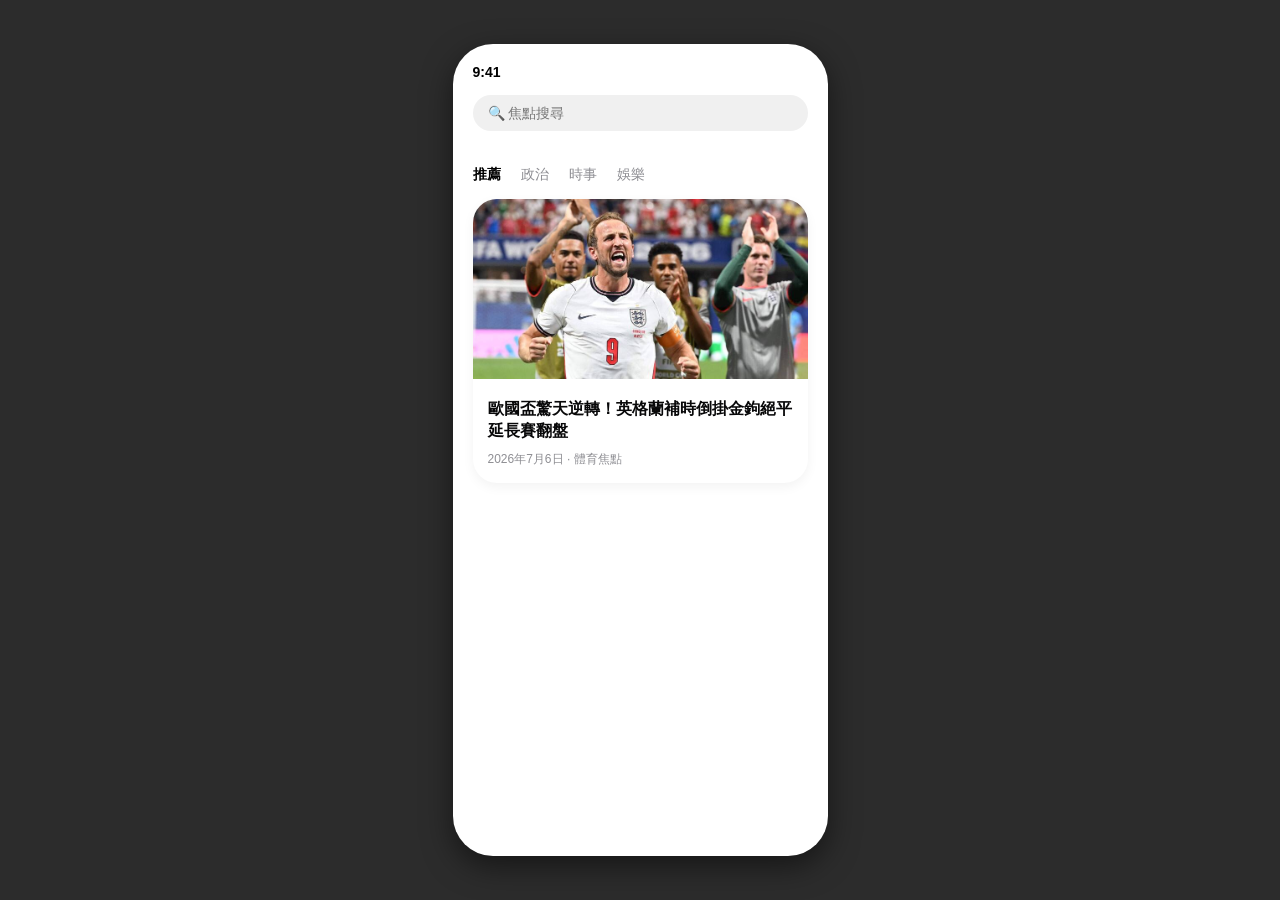
==== index.html @ 2a8fcd8d "{AI USE} 詢問ai：接下來要做什麼 ai建議：將分類欄位美化，並將主要圖片和標題放上 我的行動：將會用到的圖片放進資料夾以便之後取用，並解決因順序問題造成的嫑提看不見問題" ====
<!DOCTYPE html>
<html lang="zh-TW">
<head>
    <meta charset="UTF-8">
    <title>我的新聞App</title>
    <!-- 這行程式碼是用來把你的 CSS 樣式表跟這個網頁串連起來 -->
    <link rel="stylesheet" href="style.css">
</head>
<body>

    <!-- 1. 手機外框大箱子 -->
    <div class="phone-container">
        
        <!-- 2. 頂部狀態列 -->
        <div class="status-bar">
            <span>9:41</span>
        </div>

        <!-- 3. 焦點搜尋欄（內建輸入框） -->
        <div class="search-section">
            <input type="text" placeholder="🔍 焦點搜尋">
        </div>

        <!-- 4. 分類標籤區 -->
        <div class="category-tabs">
            <span class="active">推薦</span>
            <span>政治</span>
            <span>時事</span>
            <span>娛樂</span>
        </div>

        <!-- 5. 灰色新聞大矩形框（今天的主要挑戰目標！） -->
        <div class="main-news-box">
    
    <img class="news-img" src="phpuJLC46.jpg" alt="新聞圖片">
    
    <div class="news-info">
        <h3 class="news-title">歐國盃驚天逆轉！英格蘭補時倒掛金鉤絕平延長賽翻盤</h3>
        <p class="news-date">2026年7月6日 · 體育焦點</p>
    </div>

</div>

    </div>

</body>
</html>
---- style.css ----
/* 讓網頁的基本邊距歸零，比較好排版 */
* {
    margin: 0;
    padding: 0;
    box-sizing: border-box;
    font-family: -apple-system, BlinkMacSystemFont, "Segoe UI", Roboto, sans-serif;
}

/* 把背景底色變成深灰色，模擬你平板上的 Figma 工作區 */
body {
    background-color: #2c2c2c;
    display: flex;
    justify-content: center;
    align-items: center;
    min-height: 100vh;
}

/* 1. 手機外框：模擬一台白色的 iPhone 畫面 */
.phone-container {
    width: 375px;
    height: 812px;
    background-color: #ffffff;
    border-radius: 40px; /* 還記得 7/2 的倒角嗎？網頁也是這樣調！ */
    box-shadow: 0px 10px 30px rgba(0,0,0,0.5);
    padding: 20px;
    position: relative;
    overflow: hidden;
}

/* 2. 頂部狀態列 */
.status-bar {
    font-weight: bold;
    font-size: 14px;
    margin-bottom: 15px;
}

/* 3. 焦點搜尋欄的樣式 */
.search-section input {
    width: 100%;
    padding: 10px 15px;
    background-color: #f0f0f0;
    border: none;
    border-radius: 20px; /* 完美的圓角搜尋框 */
    font-size: 14px;
    outline: none;
    margin-bottom: 20px;
}

/* 4. 灰色新聞大矩形框：今天最振奮人心的部分！ */


/* 1. 讓整排標籤有上下間距，並且彼此拉開距離 */
.category-tabs {
    display: flex;
    gap: 20px;            /* 讓每個標籤中間空出 20px 的美妙距離 */
    margin-top: 15px;
    margin-bottom: 15px;
}

/* 2. 預設讓沒被選中的標籤字體變淡灰色，模擬原生 App 質感 */
.category-tabs span {
    font-size: 14px;
    color: #8e8e93;       /* iOS 經典的灰色 */
    font-weight: 500;
    cursor: pointer;
}

/* 3. 當標籤有 active 這個名字時，字體變黑、變粗 */
.category-tabs span.active {
    color: #000000;       /* 變成顯眼的黑色 */
    font-weight: bold;    /* 字體變粗 */
}

/* 1. 修改原本的大箱子：把原本的 background-color 刪掉，因為現在有圖片了 */
/* 找到你程式碼最底下的這段，修改 background-color */
.main-news-box {
    width: 100%;
    background-color: #ffffff; /* 👈 改成白色！讓卡片本身變白色底 */
    border-radius: 24px;
    margin-top: 15px;
    overflow: hidden; 
    box-shadow: 0px 4px 12px rgba(0,0,0,0.05); 
}

/* 2. 控制新聞圖片：寬度百分之百填滿，高度固定 */
.news-img {
    width: 100%;
    height: 180px;
    object-fit: cover; /* 🌟這行是魔法！它會讓圖片自動裁切去適應框框，不會被壓扁或拉長 */
}

/* 3. 新聞文字小箱子：讓文字四周留下一點舒服的留白（Padding） */
.news-info {
    padding: 15px;
}

/* 4. 新聞標題樣式 */
.news-title {
    font-size: 16px;
    color: #080809;
    line-height: 1.4;
    margin-bottom: 8px;
    font-weight: bold;
}

/* 5. 新聞日期樣式 */
.news-date {
    font-size: 12px;
    color: #8e8e93; /* 淡淡的灰色 */
}
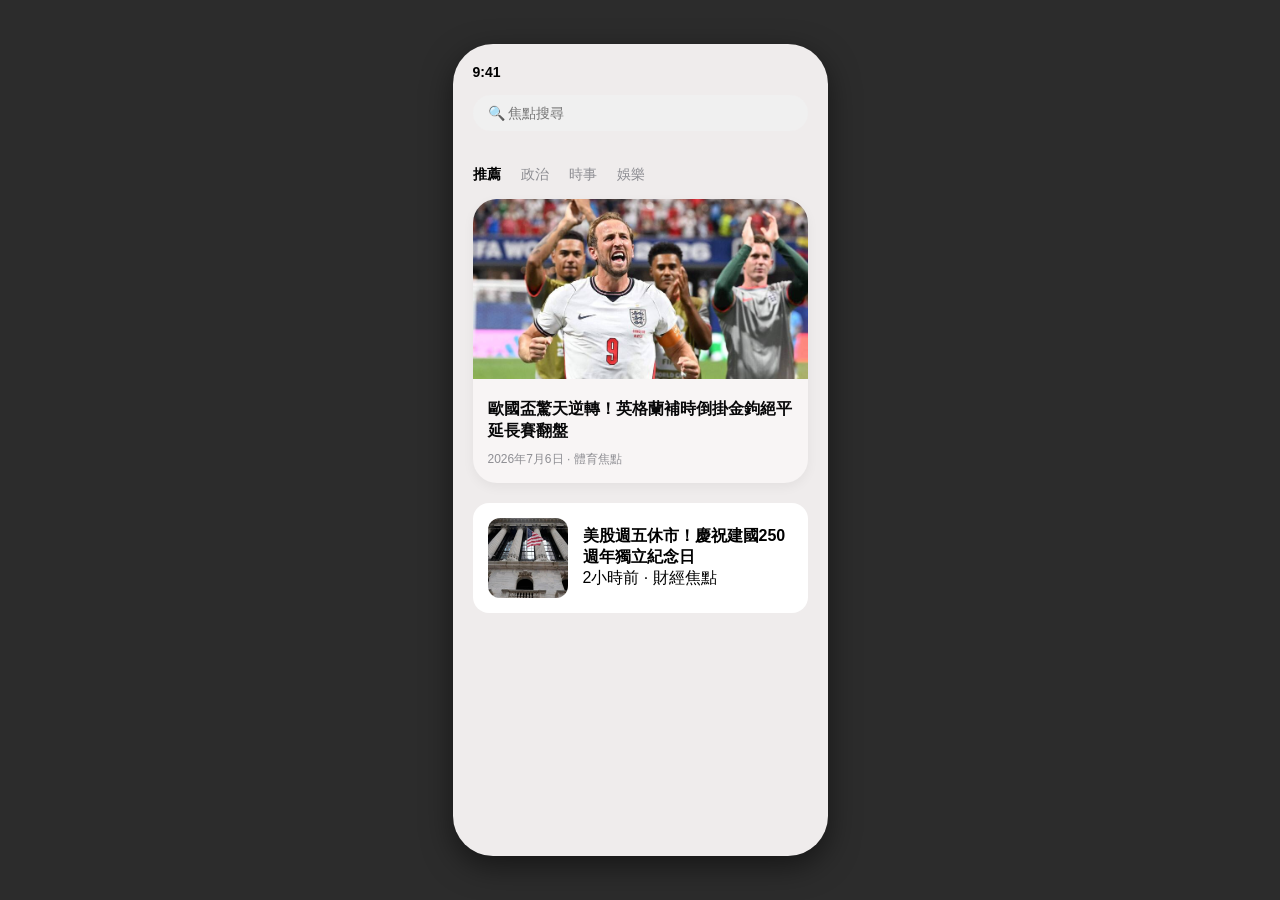
==== commit 8f02a5a9: "{AI USE} 問ai：接下來要先做什麼 ai建議：將下面的小新聞做出來，並提供建議程式碼 我的舉動：修改了ai提供的程式碼所產生的問題（像圖片和文字左右相反，中間空隙不足）" ====
--- a/index.html
+++ b/index.html
@@ -38,8 +38,18 @@
         <h3 class="news-title">歐國盃驚天逆轉！英格蘭補時倒掛金鉤絕平延長賽翻盤</h3>
         <p class="news-date">2026年7月6日 · 體育焦點</p>
     </div>
+</div>
 
+    <div class="small-news-card">
+         <img class="small-card-img" src="686bf393adebe500a65849e849560e09.jpeg" alt="新聞小圖">
+
+    <div class="small-card-text">
+        <h4>美股週五休市！慶祝建國250週年獨立紀念日</h4>
+        <p>2小時前 · 財經焦點</p>
+    </div>
 </div>
+
+
 
     </div>
 
--- a/style.css
+++ b/style.css
@@ -19,7 +19,7 @@
 .phone-container {
     width: 375px;
     height: 812px;
-    background-color: #ffffff;
+    background-color: #efecec;
     border-radius: 40px; /* 還記得 7/2 的倒角嗎？網頁也是這樣調！ */
     box-shadow: 0px 10px 30px rgba(0,0,0,0.5);
     padding: 20px;
@@ -75,7 +75,7 @@
 /* 找到你程式碼最底下的這段，修改 background-color */
 .main-news-box {
     width: 100%;
-    background-color: #ffffff; /* 👈 改成白色！讓卡片本身變白色底 */
+    background-color: #f8f5f5; /* 👈 改成白色！讓卡片本身變白色底 */
     border-radius: 24px;
     margin-top: 15px;
     overflow: hidden; 
@@ -107,4 +107,22 @@
 .news-date {
     font-size: 12px;
     color: #8e8e93; /* 淡淡的灰色 */
+}
+
+.small-news-card {
+    display: flex;
+    justify-content: space-between; /* 讓文字靠左、圖片靠右 */
+    align-items: center;
+    padding: 15px;
+    background-color: #ffffff;
+    border-radius: 16px;
+    margin-top: 20px;
+    gap: 15px;
+}
+.small-card-img {
+    width: 80px;
+    height: 80px;
+    border-radius: 12px;
+    object-fit: cover;
+    
 }
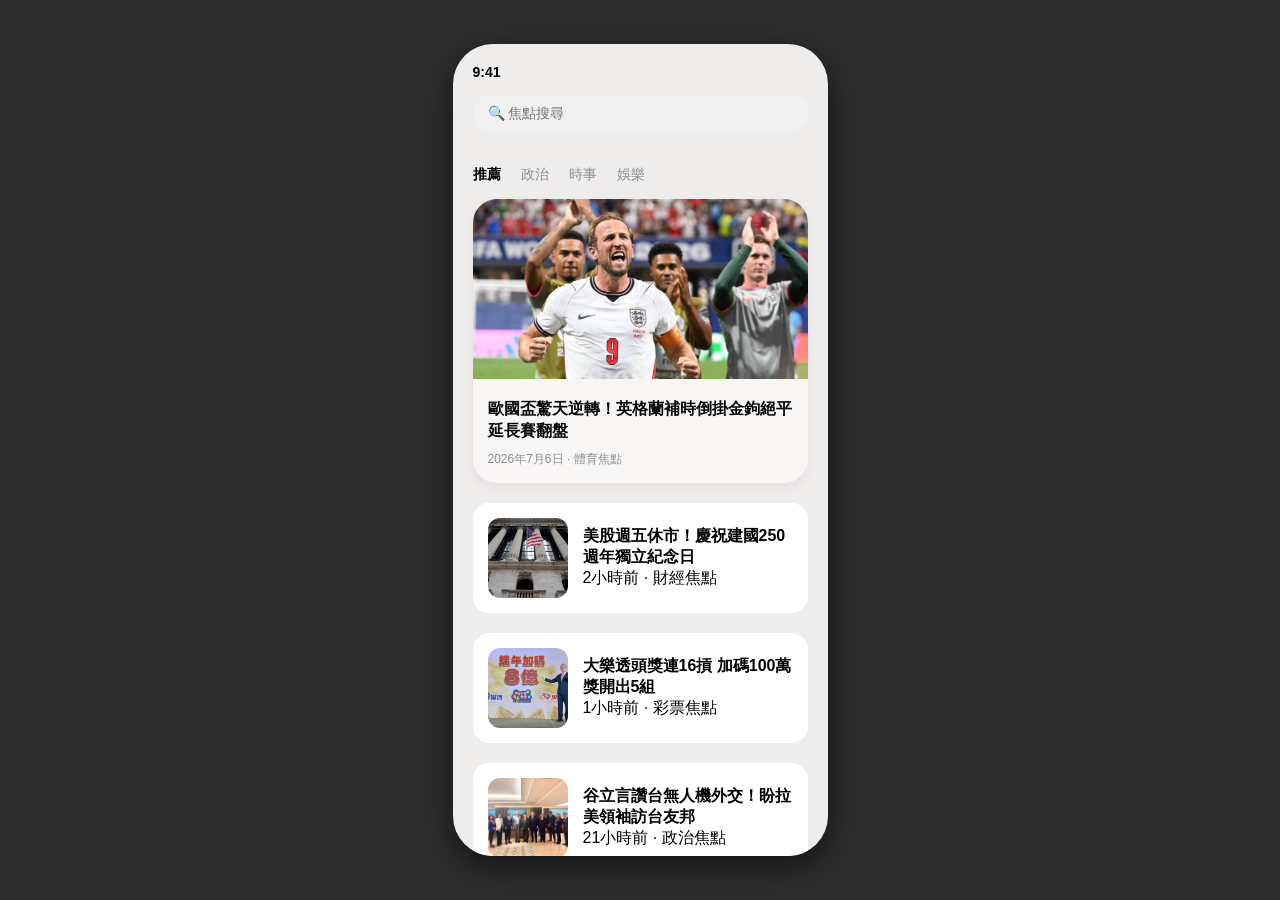
==== commit 2630f993: "{NO AI} 新增了兩個小新聞 遇到問題：網頁無法下拉" ====
--- a/index.html
+++ b/index.html
@@ -49,6 +49,23 @@
     </div>
 </div>
 
+ <div class="small-news-card">
+         <img class="small-card-img" src="a82056b41b1c4d6ccb51a1524219b2ab.jpeg" alt="新聞小圖">
+
+    <div class="small-card-text">
+        <h4>大樂透頭獎連16摃 加碼100萬獎開出5組</h4>
+        <p>1小時前 · 彩票焦點</p>
+    </div>
+</div>
+
+<div class="small-news-card">
+         <img class="small-card-img" src="e4cdabfea34db487033521e56f7f51af.jpeg" alt="新聞小圖">
+
+    <div class="small-card-text">
+        <h4>谷立言讚台無人機外交！盼拉美領袖訪台友邦</h4>
+        <p>21小時前 · 政治焦點</p>
+    </div>
+</div>
 
 
     </div>
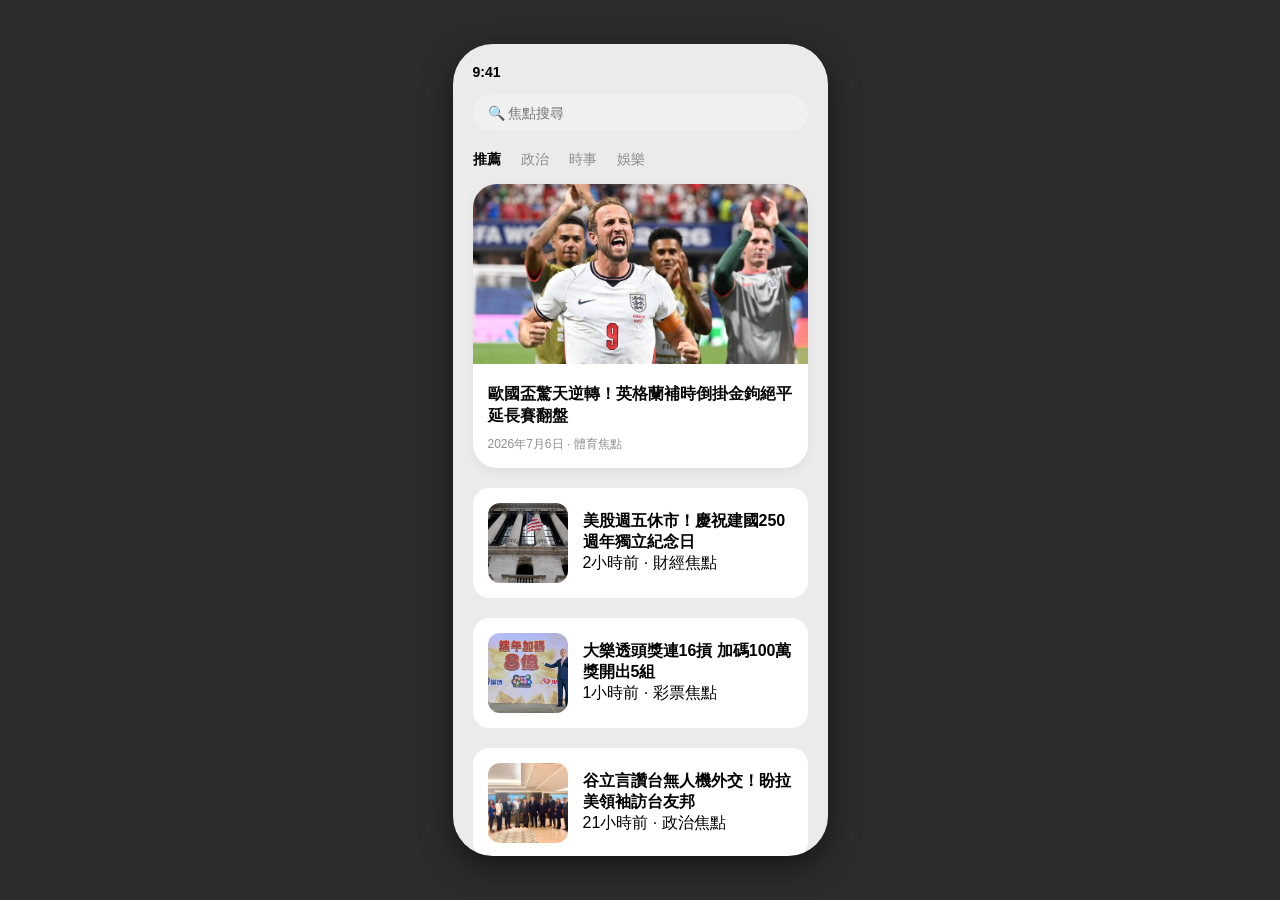
==== commit 23960b56: "{AI USE} 問ai:如何讓網頁可以滑動 ai建議：將原本的固定框去掉，使其可以滑動  ，並滑動顯示的黑條隱形 我的舉動:使用ai建議，並將背景調灰以便觀察新聞框，此外為了美觀，將空隙減小" ====
--- a/index.html
+++ b/index.html
@@ -67,6 +67,33 @@
     </div>
 </div>
 
+<div class="small-news-card">
+         <img class="small-card-img" src="ed6f7edd452e59ddf272b38c2f8873a0.jpeg" alt="新聞小圖">
+
+    <div class="small-card-text">
+        <h4>奇蹟雙殺逆轉！台灣男籃贏地主隊南韓</h4>
+        <p>8小時前 · 體育焦點</p>
+    </div>
+</div>
+
+<div class="small-news-card">
+         <img class="small-card-img" src="efaca5d1265ae12279640dc383618323.jpeg" alt="新聞小圖">
+
+    <div class="small-card-text">
+        <h4>苗栗最歡樂夏夜親水活動開跑</h4>
+        <p>6小時前 · 文化焦點</p>
+    </div>
+</div>
+
+<div class="small-news-card">
+         <img class="small-card-img" src="1_4831.jpg" alt="新聞小圖">
+
+    <div class="small-card-text">
+        <h4>藍車黨還是黃車派？花蓮蔥油餅街終極對決！</h4>
+        <p>3小時前 · 文化焦點</p>
+    </div>
+</div>
+
 
     </div>
 
--- a/style.css
+++ b/style.css
@@ -18,13 +18,15 @@
 /* 1. 手機外框：模擬一台白色的 iPhone 畫面 */
 .phone-container {
     width: 375px;
-    height: 812px;
-    background-color: #efecec;
-    border-radius: 40px; /* 還記得 7/2 的倒角嗎？網頁也是這樣調！ */
+    height: 812px; /* 保持固定高度 */
+    background-color: #ecebeb;
+    border-radius: 40px; 
     box-shadow: 0px 10px 30px rgba(0,0,0,0.5);
     padding: 20px;
     position: relative;
-    overflow: hidden;
+    
+    /* 🌟 把原本的 overflow: hidden; 改成下面這行： */
+    overflow-y: auto; /* 魔法就在這！意思是：當垂直（Y軸）內容超出 812px 時，自動允許滾動 */
 }
 
 /* 2. 頂部狀態列 */
@@ -53,7 +55,7 @@
 .category-tabs {
     display: flex;
     gap: 20px;            /* 讓每個標籤中間空出 20px 的美妙距離 */
-    margin-top: 15px;
+    margin-top: 0px;
     margin-bottom: 15px;
 }
 
@@ -75,7 +77,7 @@
 /* 找到你程式碼最底下的這段，修改 background-color */
 .main-news-box {
     width: 100%;
-    background-color: #f8f5f5; /* 👈 改成白色！讓卡片本身變白色底 */
+    background-color: #ffffff; /* 👈 改成白色！讓卡片本身變白色底 */
     border-radius: 24px;
     margin-top: 15px;
     overflow: hidden; 
@@ -125,4 +127,9 @@
     border-radius: 12px;
     object-fit: cover;
     
+}
+
+/* 隱藏手機框內部的滾動條 */
+.phone-container::-webkit-scrollbar {
+    display: none; /* 讓滾動條隱形，但依然可以滑動 */
 }
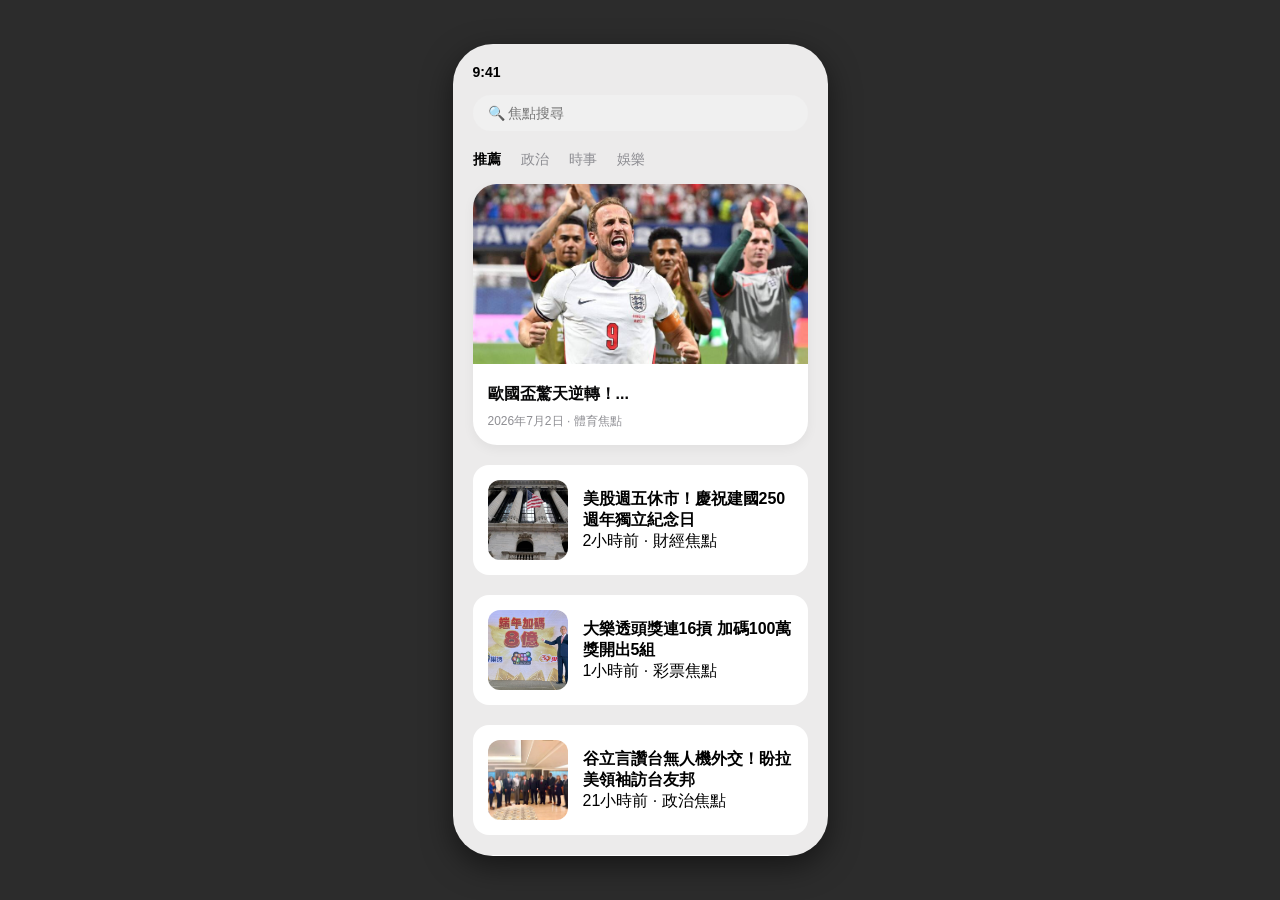
==== commit 14e901dd: "{AI USE} 問ai：要如何做跳轉頁面 ai建議：新增檔案寫跳轉的頁面，並連結原本程式碼 我的舉動：採用，並修正圖片顯示錯誤的問題" ====
--- a/index.html
+++ b/index.html
@@ -30,15 +30,15 @@
         </div>
 
         <!-- 5. 灰色新聞大矩形框（今天的主要挑戰目標！） -->
-        <div class="main-news-box">
-    
-    <img class="news-img" src="phpuJLC46.jpg" alt="新聞圖片">
-    
-    <div class="news-info">
-        <h3 class="news-title">歐國盃驚天逆轉！英格蘭補時倒掛金鉤絕平延長賽翻盤</h3>
-        <p class="news-date">2026年7月6日 · 體育焦點</p>
+       <a href="news-football.html" style="text-decoration: none; color: inherit;">
+    <div class="main-news-box">
+        <img class="news-img" src="phpuJLC46.jpg" alt="新聞圖片">
+        <div class="news-info">
+            <h3 class="news-title">歐國盃驚天逆轉！...</h3>
+            <p class="news-date">2026年7月2日 · 體育焦點</p>
+        </div>
     </div>
-</div>
+</a>
 
     <div class="small-news-card">
          <img class="small-card-img" src="686bf393adebe500a65849e849560e09.jpeg" alt="新聞小圖">
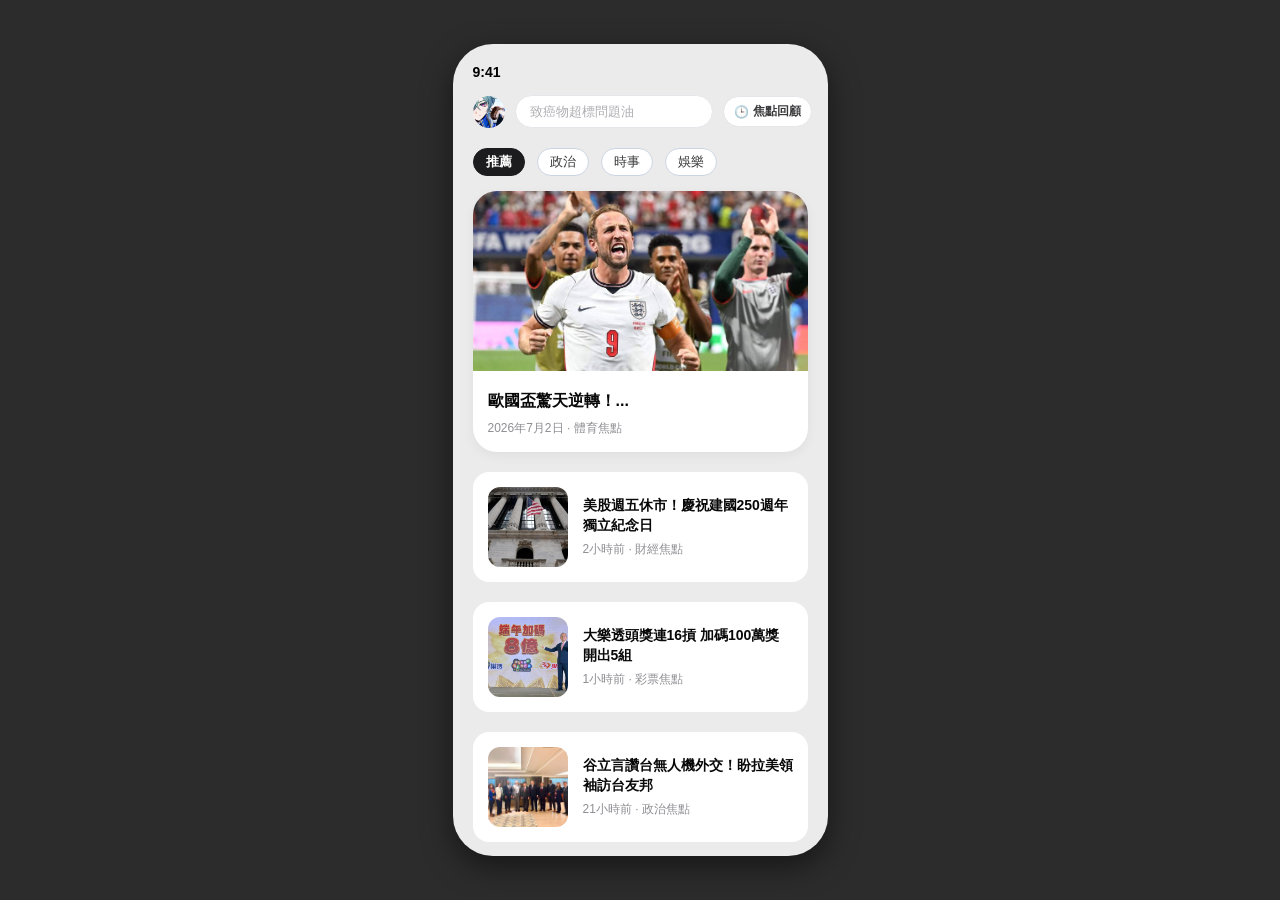
==== commit 8f256235: "{AI USE} 問ai：我想加上頭像和焦點回顧 ai建議：改正css\html即可達成 我的舉動：成功增加並美化顯示" ====
--- a/index.html
+++ b/index.html
@@ -17,9 +17,21 @@
         </div>
 
         <!-- 3. 焦點搜尋欄（內建輸入框） -->
-        <div class="search-section">
-            <input type="text" placeholder="🔍 焦點搜尋">
-        </div>
+        <!-- 找到原本的搜尋區塊，替換成以下結構 -->
+<div class="search-section">
+    
+    <!-- 1. 左邊圓形大頭貼（這裡我先放一個動漫頭像網址，你可以換成自己的） -->
+    <img class="user-avatar" src="IMG_8840.jpeg" alt="用戶頭像">
+    
+    <!-- 2. 中間搜尋欄輸入框 -->
+    <input type="text" placeholder="致癌物超標問題油">
+    
+    <!-- 3. 右邊焦點回顧按鈕 -->
+    <button class="review-btn">
+        <span class="clock-icon">🕒</span> 焦點回顧
+    </button>
+
+</div>
 
         <!-- 4. 分類標籤區 -->
         <div class="category-tabs">
@@ -40,6 +52,7 @@
     </div>
 </a>
 
+ <a href="news-football.html" style="text-decoration: none; color: inherit;">
     <div class="small-news-card">
          <img class="small-card-img" src="686bf393adebe500a65849e849560e09.jpeg" alt="新聞小圖">
 
@@ -48,7 +61,9 @@
         <p>2小時前 · 財經焦點</p>
     </div>
 </div>
+</a>
 
+ <a href="news-football.html" style="text-decoration: none; color: inherit;">
  <div class="small-news-card">
          <img class="small-card-img" src="a82056b41b1c4d6ccb51a1524219b2ab.jpeg" alt="新聞小圖">
 
@@ -57,7 +72,9 @@
         <p>1小時前 · 彩票焦點</p>
     </div>
 </div>
+</a>
 
+ <a href="news-football.html" style="text-decoration: none; color: inherit;">
 <div class="small-news-card">
          <img class="small-card-img" src="e4cdabfea34db487033521e56f7f51af.jpeg" alt="新聞小圖">
 
@@ -66,7 +83,9 @@
         <p>21小時前 · 政治焦點</p>
     </div>
 </div>
+</a>
 
+ <a href="news-football.html" style="text-decoration: none; color: inherit;">
 <div class="small-news-card">
          <img class="small-card-img" src="ed6f7edd452e59ddf272b38c2f8873a0.jpeg" alt="新聞小圖">
 
@@ -75,7 +94,9 @@
         <p>8小時前 · 體育焦點</p>
     </div>
 </div>
+</a>
 
+ <a href="news-football.html" style="text-decoration: none; color: inherit;">
 <div class="small-news-card">
          <img class="small-card-img" src="efaca5d1265ae12279640dc383618323.jpeg" alt="新聞小圖">
 
@@ -85,6 +106,7 @@
     </div>
 </div>
 
+ <a href="news-football.html" style="text-decoration: none; color: inherit;">
 <div class="small-news-card">
          <img class="small-card-img" src="1_4831.jpg" alt="新聞小圖">
 
@@ -93,6 +115,7 @@
         <p>3小時前 · 文化焦點</p>
     </div>
 </div>
+</a>
 
 
     </div>
--- a/style.css
+++ b/style.css
@@ -1,3 +1,6 @@
+/* ==========================================================================
+   1. 基礎重設與手機外框樣式
+   ========================================================================== */
 /* 讓網頁的基本邊距歸零，比較好排版 */
 * {
     margin: 0;
@@ -15,7 +18,7 @@
     min-height: 100vh;
 }
 
-/* 1. 手機外框：模擬一台白色的 iPhone 畫面 */
+/* 手機外框：模擬一台白色的 iPhone 畫面 */
 .phone-container {
     width: 375px;
     height: 812px; /* 保持固定高度 */
@@ -24,79 +27,131 @@
     box-shadow: 0px 10px 30px rgba(0,0,0,0.5);
     padding: 20px;
     position: relative;
-    
-    /* 🌟 把原本的 overflow: hidden; 改成下面這行： */
-    overflow-y: auto; /* 魔法就在這！意思是：當垂直（Y軸）內容超出 812px 時，自動允許滾動 */
-}
-
-/* 2. 頂部狀態列 */
+    overflow-y: auto; /* 當垂直內容超出 812px 時，自動允許滾動 */
+}
+
+/* 隱藏手機框內部的滾動條，讓畫面更像原生 App */
+.phone-container::-webkit-scrollbar {
+    display: none; 
+}
+
+/* 頂部時間狀態列 */
 .status-bar {
     font-weight: bold;
     font-size: 14px;
     margin-bottom: 15px;
 }
 
-/* 3. 焦點搜尋欄的樣式 */
+/* ==========================================================================
+   2. 頂部搜尋列區塊（完美還原 Figma 置中三明治結構）
+   ========================================================================== */
+/* 外層容器：開啟 Flex，讓頭像、輸入框、按鈕在同一橫排並垂直置中 */
+.search-section {
+    display: flex;
+    align-items: center;
+    gap: 10px;           /* 讓三個東西中間保持 10px 的舒服間距 */
+    margin-bottom: 20px;
+    width: 100%;
+}
+
+/* 左邊圓形大頭貼 */
+.user-avatar {
+    width: 32px;
+    height: 32px;
+    border-radius: 50%;   /* 50% 做出完美的正圓形大頭貼 */
+    object-fit: cover;
+}
+
+/* 中間搜尋欄輸入框 */
 .search-section input {
-    width: 100%;
-    padding: 10px 15px;
-    background-color: #f0f0f0;
-    border: none;
-    border-radius: 20px; /* 完美的圓角搜尋框 */
-    font-size: 14px;
+    flex: 1;             /* 讓輸入框自動撐開，填滿剩餘空間 */
+    padding: 8px 14px;
+    background-color: #ffffff;      /* 改成白底 */
+    border: 1px solid #e5e5ea;      /* 加上淡淡的灰色細邊框 */
+    border-radius: 20px;            /* 完美的膠囊大圓角 */
+    font-size: 13px;
     outline: none;
-    margin-bottom: 20px;
-}
-
-/* 4. 灰色新聞大矩形框：今天最振奮人心的部分！ */
-
-
-/* 1. 讓整排標籤有上下間距，並且彼此拉開距離 */
+    color: #3a3a3c;
+}
+
+/* 讓輸入框的提示文字（Placeholder）顏色變淡 */
+.search-section input::placeholder {
+    color: #aeaeb2; 
+}
+
+/* 右邊焦點回顧按鈕 */
+.review-btn {
+    display: flex;
+    align-items: center;
+    gap: 4px;
+    padding: 6px 10px;
+    background-color: #ffffff;      /* 改成白底 */
+    border: 1px solid #e5e5ea;      /* 細邊框顏色與搜尋框一致 */
+    border-radius: 20px;
+    font-size: 12px;
+    color: #3a3a3c;
+    font-weight: bold;
+    cursor: pointer;
+    white-space: nowrap;           /* 確保文字絕對不會斷行 */
+}
+
+/* ==========================================================================
+   3. 分類標籤區塊（還原 Figma 膠囊外框造型）
+   ========================================================================== */
+/* 讓整排標籤有上下間距，並且彼此拉開距離 */
 .category-tabs {
     display: flex;
-    gap: 20px;            /* 讓每個標籤中間空出 20px 的美妙距離 */
+    gap: 12px;            /* 稍微縮小間距，讓膠囊標籤排得更精緻 */
     margin-top: 0px;
     margin-bottom: 15px;
 }
 
-/* 2. 預設讓沒被選中的標籤字體變淡灰色，模擬原生 App 質感 */
+/* 預設標籤樣式：加上外框與圓角膠囊 */
 .category-tabs span {
-    font-size: 14px;
-    color: #8e8e93;       /* iOS 經典的灰色 */
+    font-size: 13px;
+    color: #3a3a3c;       
     font-weight: 500;
     cursor: pointer;
-}
-
-/* 3. 當標籤有 active 這個名字時，字體變黑、變粗 */
+    padding: 4px 12px;    /* 加上內襯，撐出膠囊的空間 */
+    border: 1px solid #cbd5e1; /* 加上淡灰色外框 */
+    border-radius: 20px;  
+    background-color: #ffffff;
+}
+
+/* 當標籤被選中（active）時的樣式 */
 .category-tabs span.active {
-    color: #000000;       /* 變成顯眼的黑色 */
-    font-weight: bold;    /* 字體變粗 */
-}
-
-/* 1. 修改原本的大箱子：把原本的 background-color 刪掉，因為現在有圖片了 */
-/* 找到你程式碼最底下的這段，修改 background-color */
+    color: #ffffff;               /* 被選中時字變白色 */
+    background-color: #1c1c1e;    /* 背景反白變深色 */
+    border-color: #1c1c1e;        
+    font-weight: bold;
+}
+
+/* ==========================================================================
+   4. 新聞卡片區塊（第一條大新聞 & 下方小新聞列表）
+   ========================================================================== */
+/* 1. 第一條大新聞主要外框 */
 .main-news-box {
     width: 100%;
-    background-color: #ffffff; /* 👈 改成白色！讓卡片本身變白色底 */
+    background-color: #ffffff; 
     border-radius: 24px;
     margin-top: 15px;
-    overflow: hidden; 
+    overflow: hidden; /* 確保裡面的圖片不會超出圓角邊界 */
     box-shadow: 0px 4px 12px rgba(0,0,0,0.05); 
 }
 
-/* 2. 控制新聞圖片：寬度百分之百填滿，高度固定 */
+/* 大新聞圖片 */
 .news-img {
     width: 100%;
     height: 180px;
-    object-fit: cover; /* 🌟這行是魔法！它會讓圖片自動裁切去適應框框，不會被壓扁或拉長 */
-}
-
-/* 3. 新聞文字小箱子：讓文字四周留下一點舒服的留白（Padding） */
+    object-fit: cover; 
+}
+
+/* 大新聞文字外襯 */
 .news-info {
     padding: 15px;
 }
 
-/* 4. 新聞標題樣式 */
+/* 大新聞標題 */
 .news-title {
     font-size: 16px;
     color: #080809;
@@ -105,31 +160,41 @@
     font-weight: bold;
 }
 
-/* 5. 新聞日期樣式 */
+/* 新聞日期時間 */
 .news-date {
     font-size: 12px;
-    color: #8e8e93; /* 淡淡的灰色 */
-}
-
+    color: #8e8e93; 
+}
+
+/* 2. 下方左右並排的小新聞卡片 */
 .small-news-card {
     display: flex;
-    justify-content: space-between; /* 讓文字靠左、圖片靠右 */
     align-items: center;
     padding: 15px;
     background-color: #ffffff;
     border-radius: 16px;
     margin-top: 20px;
-    gap: 15px;
-}
+    gap: 15px; /* 強制橫向圖文中間空出 15px 距離 */
+}
+
+/* 小新聞卡片的圖片 */
 .small-card-img {
     width: 80px;
     height: 80px;
     border-radius: 12px;
     object-fit: cover;
-    
-}
-
-/* 隱藏手機框內部的滾動條 */
-.phone-container::-webkit-scrollbar {
-    display: none; /* 讓滾動條隱形，但依然可以滑動 */
+    flex-shrink: 0; /* 確保圖片不被文字擠壓變形 */
+}
+
+/* 小新聞卡片的文字區塊 */
+.small-card-text h4 {
+    font-size: 14px;
+    color: #080809;
+    line-height: 1.4;
+    margin-bottom: 6px;
+}
+
+.small-card-text p {
+    font-size: 12px;
+    color: #8e8e93;
 }
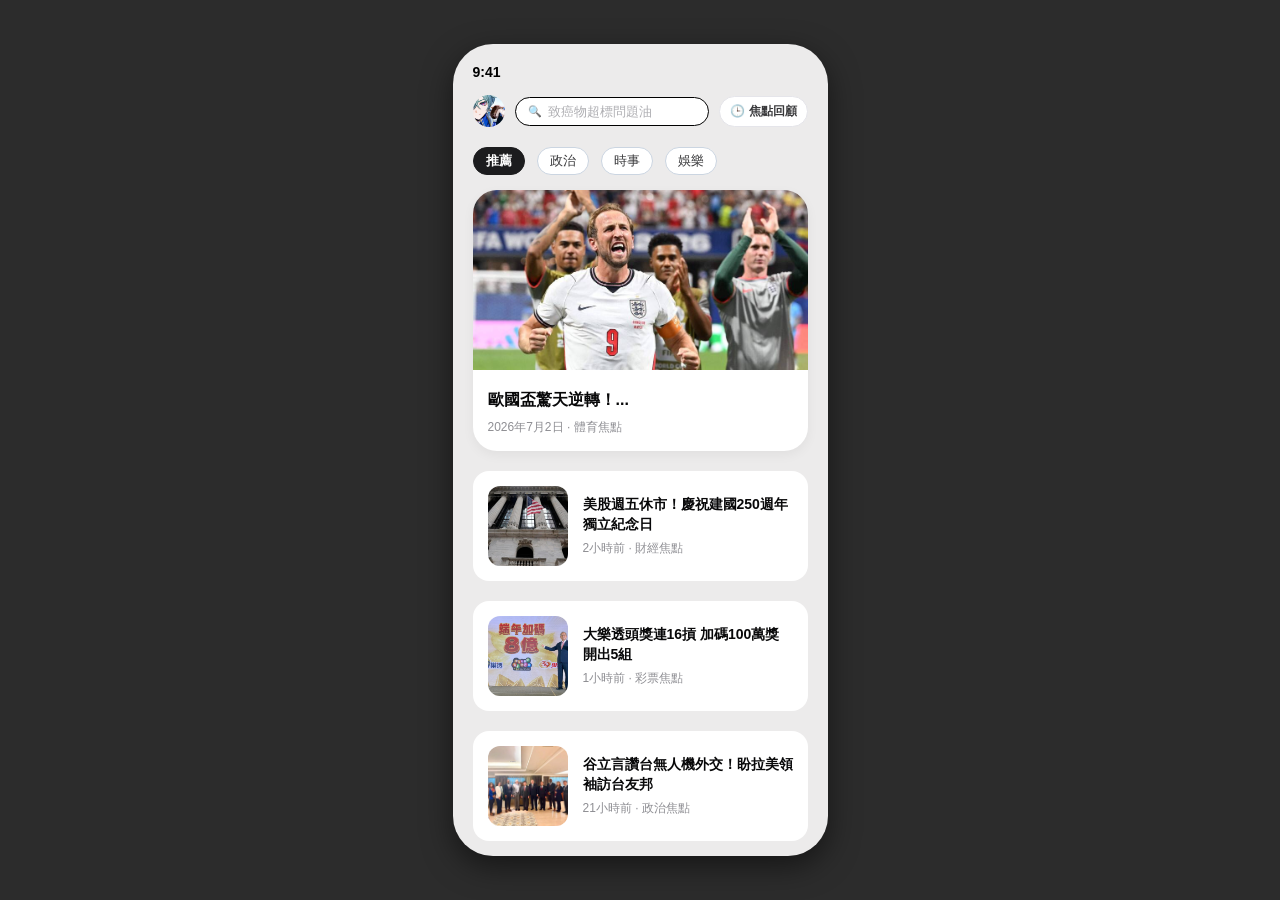
==== commit d2235787: "{AI USE} 問ai：有哪裡可以改的和設計檔更相似的嗎？ ai建議：調整搜索欄 我的舉動：修改搜索欄使其與設計檔更先進" ====
--- a/index.html
+++ b/index.html
@@ -24,7 +24,10 @@
     <img class="user-avatar" src="IMG_8840.jpeg" alt="用戶頭像">
     
     <!-- 2. 中間搜尋欄輸入框 -->
-    <input type="text" placeholder="致癌物超標問題油">
+    <div class="search-wrapper">
+        <span class="search-icon">🔍</span>
+        <input type="text" placeholder="致癌物超標問題油">
+    </div>
     
     <!-- 3. 右邊焦點回顧按鈕 -->
     <button class="review-btn">
--- a/style.css
+++ b/style.css
@@ -63,15 +63,35 @@
 }
 
 /* 中間搜尋欄輸入框 */
+/* 🌟 新增：搜尋欄的外包裝（負責黑框與排版） */
+.search-wrapper {
+    flex: 1;                     /* 讓它自動撐開，填滿剩餘空間 */
+    display: flex;
+    align-items: center;
+    background-color: #ffffff;   /* 白底 */
+    border: 1.5px solid #000000; /* 👈 加上你想要的帥氣黑框！ */
+    border-radius: 20px;         /* 完美的膠囊大圓角 */
+    padding: 6px 12px;           /* 讓內部留點空間 */
+    gap: 6px;                    /* 放大鏡與文字的間距 */
+}
+
+/* 🌟 新增：放大鏡圖標的樣式 */
+.search-icon {
+    font-size: 11px;
+    color: #8e8e93;              /* 讓放大鏡呈現淡淡的灰色 */
+    display: flex;
+    align-items: center;
+}
+
+/* 🛠️ 修改：原本的 input 樣式（把原本的邊框、背景、圓角都移到外層了） */
 .search-section input {
-    flex: 1;             /* 讓輸入框自動撐開，填滿剩餘空間 */
-    padding: 8px 14px;
-    background-color: #ffffff;      /* 改成白底 */
-    border: 1px solid #e5e5ea;      /* 加上淡淡的灰色細邊框 */
-    border-radius: 20px;            /* 完美的膠囊大圓角 */
+    width: 100%;                 /* 填滿外層包裝 */
+    border: none;                /* 拔掉原本的邊框 */
+    background: transparent;     /* 背景變成透明，才看得到外層的白底 */
     font-size: 13px;
-    outline: none;
+    outline: none;               /* 點擊時不要出現預設藍框 */
     color: #3a3a3c;
+    padding: 0;                  /* 清空內部襯墊 */
 }
 
 /* 讓輸入框的提示文字（Placeholder）顏色變淡 */
@@ -124,6 +144,7 @@
     background-color: #1c1c1e;    /* 背景反白變深色 */
     border-color: #1c1c1e;        
     font-weight: bold;
+    border-radius: 20px;
 }
 
 /* ==========================================================================
